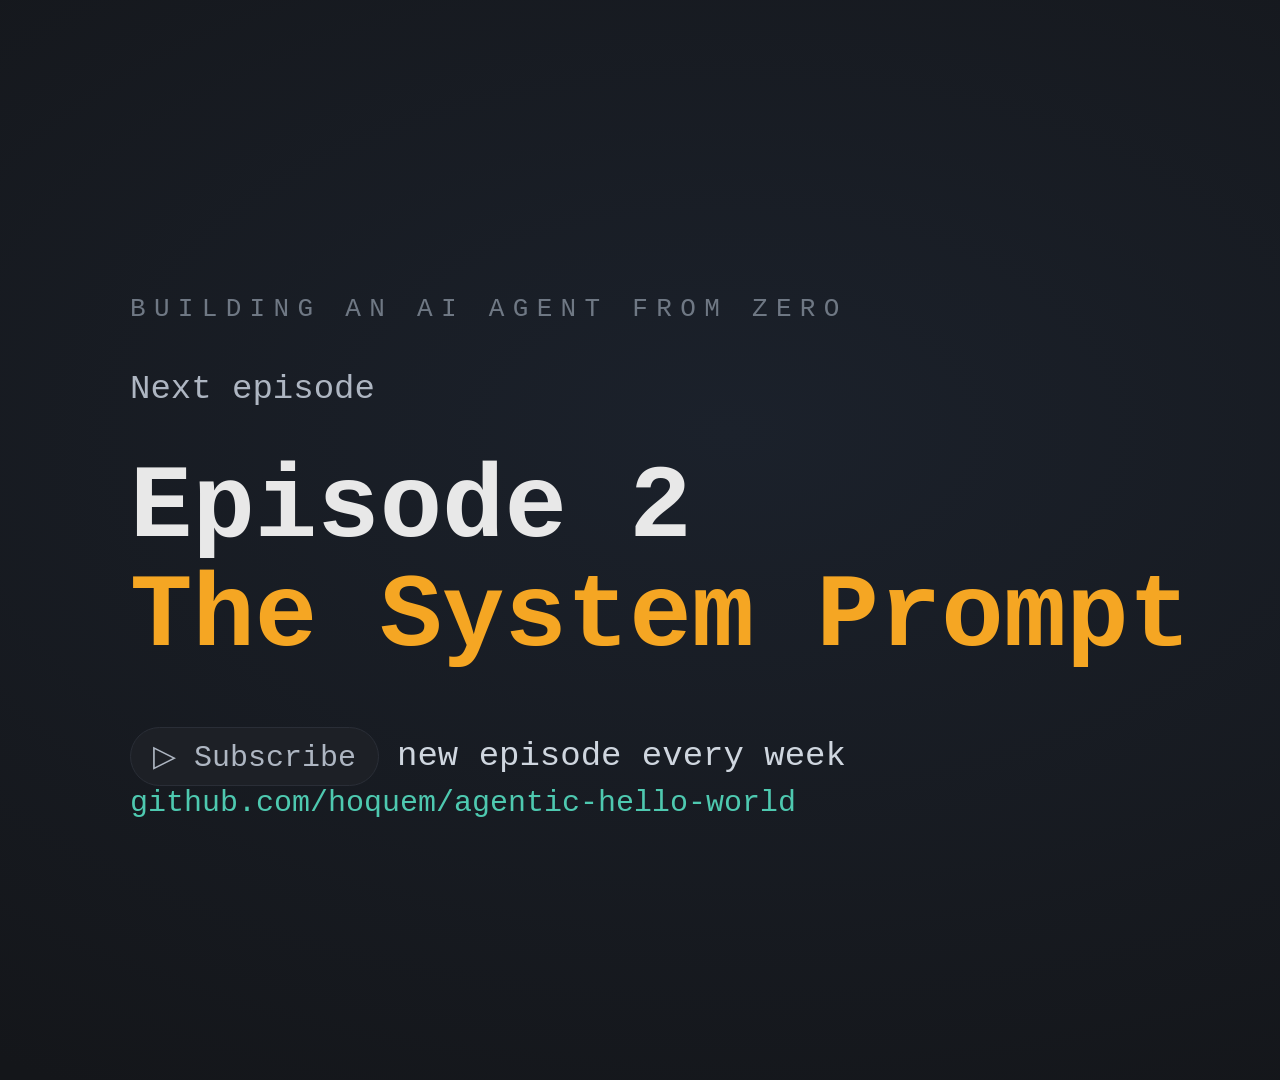
==== production/cards/end.html @ 107e78ae "build: title card, end card, and thumbnail (on-brand HTML → PNG via Playwright)" ====
<!doctype html>
<html><head><meta charset="utf-8"><style>
  :root{--bg:#14161a;--fg:#e8e8e8;--user:#4a90e2;--assistant:#3fae5a;--system:#f5a623;--cloud:#4ec9b0;--muted:#6f7884;--line:#2a2e37}
  *{margin:0;box-sizing:border-box}
  html,body{width:1920px;height:1080px;overflow:hidden}
  body{background:radial-gradient(1300px 760px at 38% 40%, #1b212b, var(--bg));
       color:var(--fg);font-family:ui-monospace,SFMono-Regular,Menlo,monospace;
       padding:120px 130px;display:flex;flex-direction:column;justify-content:center;gap:46px}
  .kicker{font-size:26px;letter-spacing:.32em;text-transform:uppercase;color:var(--muted)}
  .next{font-size:34px;color:#aeb6c2}
  .ep{font-size:104px;font-weight:700;line-height:1.04}
  .ep .accent{color:var(--system)}
  .row{display:flex;align-items:center;gap:18px;font-size:34px;color:#cfd6df;margin-top:10px}
  .pill{font-size:30px;background:#1d2026;border:1px solid var(--line);border-radius:999px;padding:10px 22px;color:#aeb6c2}
  .repo{position:absolute;bottom:80px;font-size:30px;color:var(--cloud)}
  /* right third is intentionally clear for YouTube's end-screen elements */
  .clearzone{position:absolute;right:0;top:0;width:620px;height:1080px}
</style></head><body>
  <div class="kicker">Building an AI Agent from Zero</div>
  <div class="next">Next episode</div>
  <div class="ep">Episode 2<br><span class="accent">The System Prompt</span></div>
  <div class="row"><span class="pill">&#9655; Subscribe</span><span>new episode every week</span></div>
  <div class="repo">github.com/hoquem/agentic-hello-world</div>
  <div class="clearzone"></div>
</body></html>
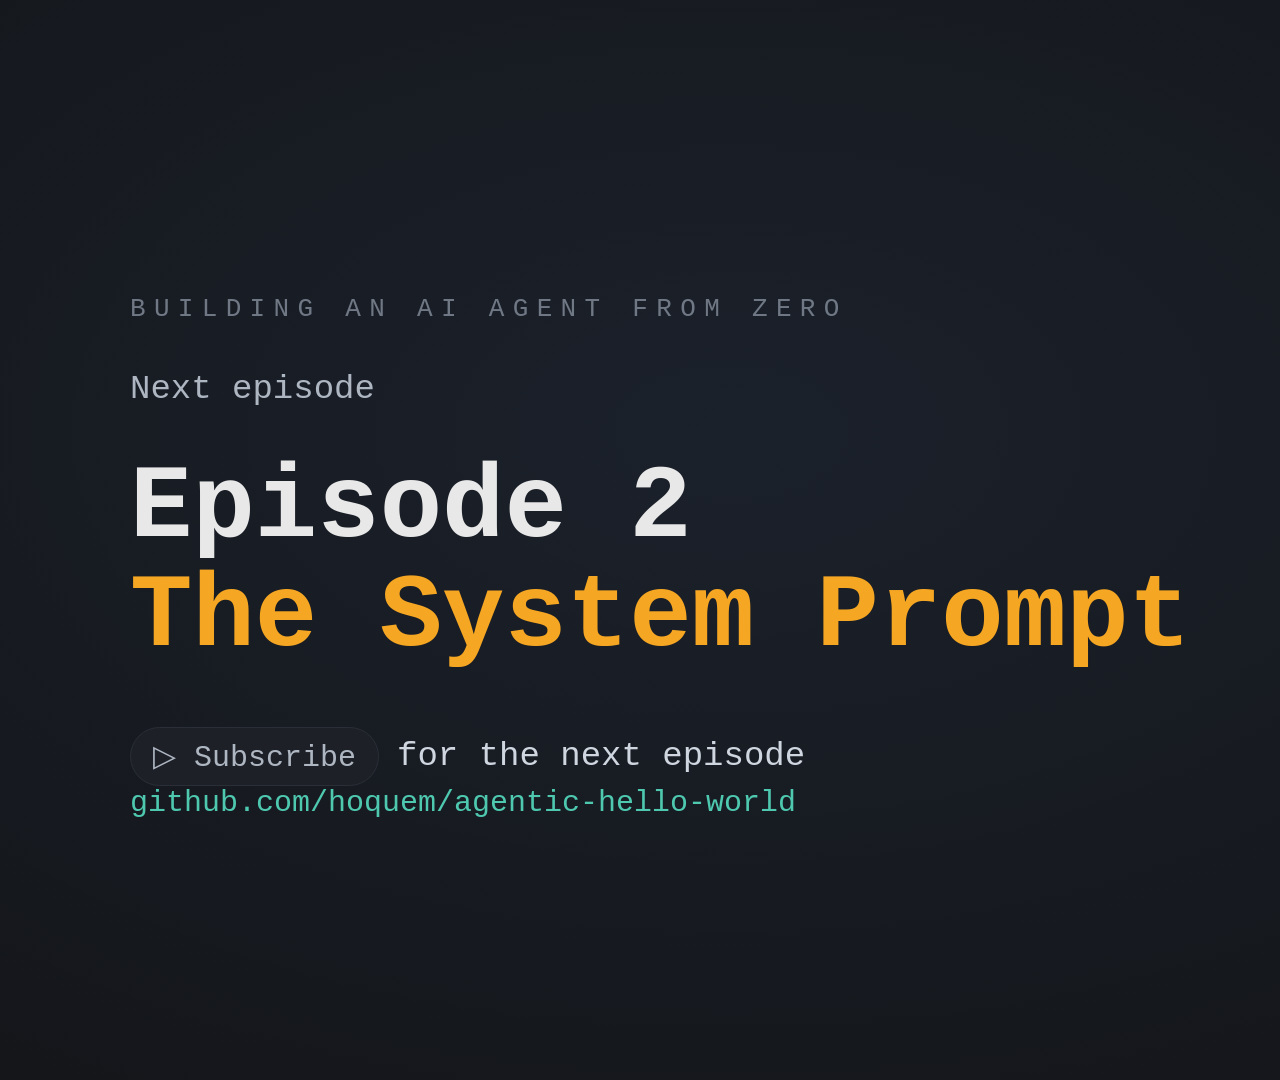
==== commit 27970af7: "fix(video): QA pass — reword lesson (model-swap not 'never changed'), funfact varies (qwen temp 1.6)" ====
--- a/production/cards/end.html
+++ b/production/cards/end.html
@@ -19,7 +19,7 @@
   <div class="kicker">Building an AI Agent from Zero</div>
   <div class="next">Next episode</div>
   <div class="ep">Episode 2<br><span class="accent">The System Prompt</span></div>
-  <div class="row"><span class="pill">&#9655; Subscribe</span><span>new episode every week</span></div>
+  <div class="row"><span class="pill">&#9655; Subscribe</span><span>for the next episode</span></div>
   <div class="repo">github.com/hoquem/agentic-hello-world</div>
   <div class="clearzone"></div>
 </body></html>
